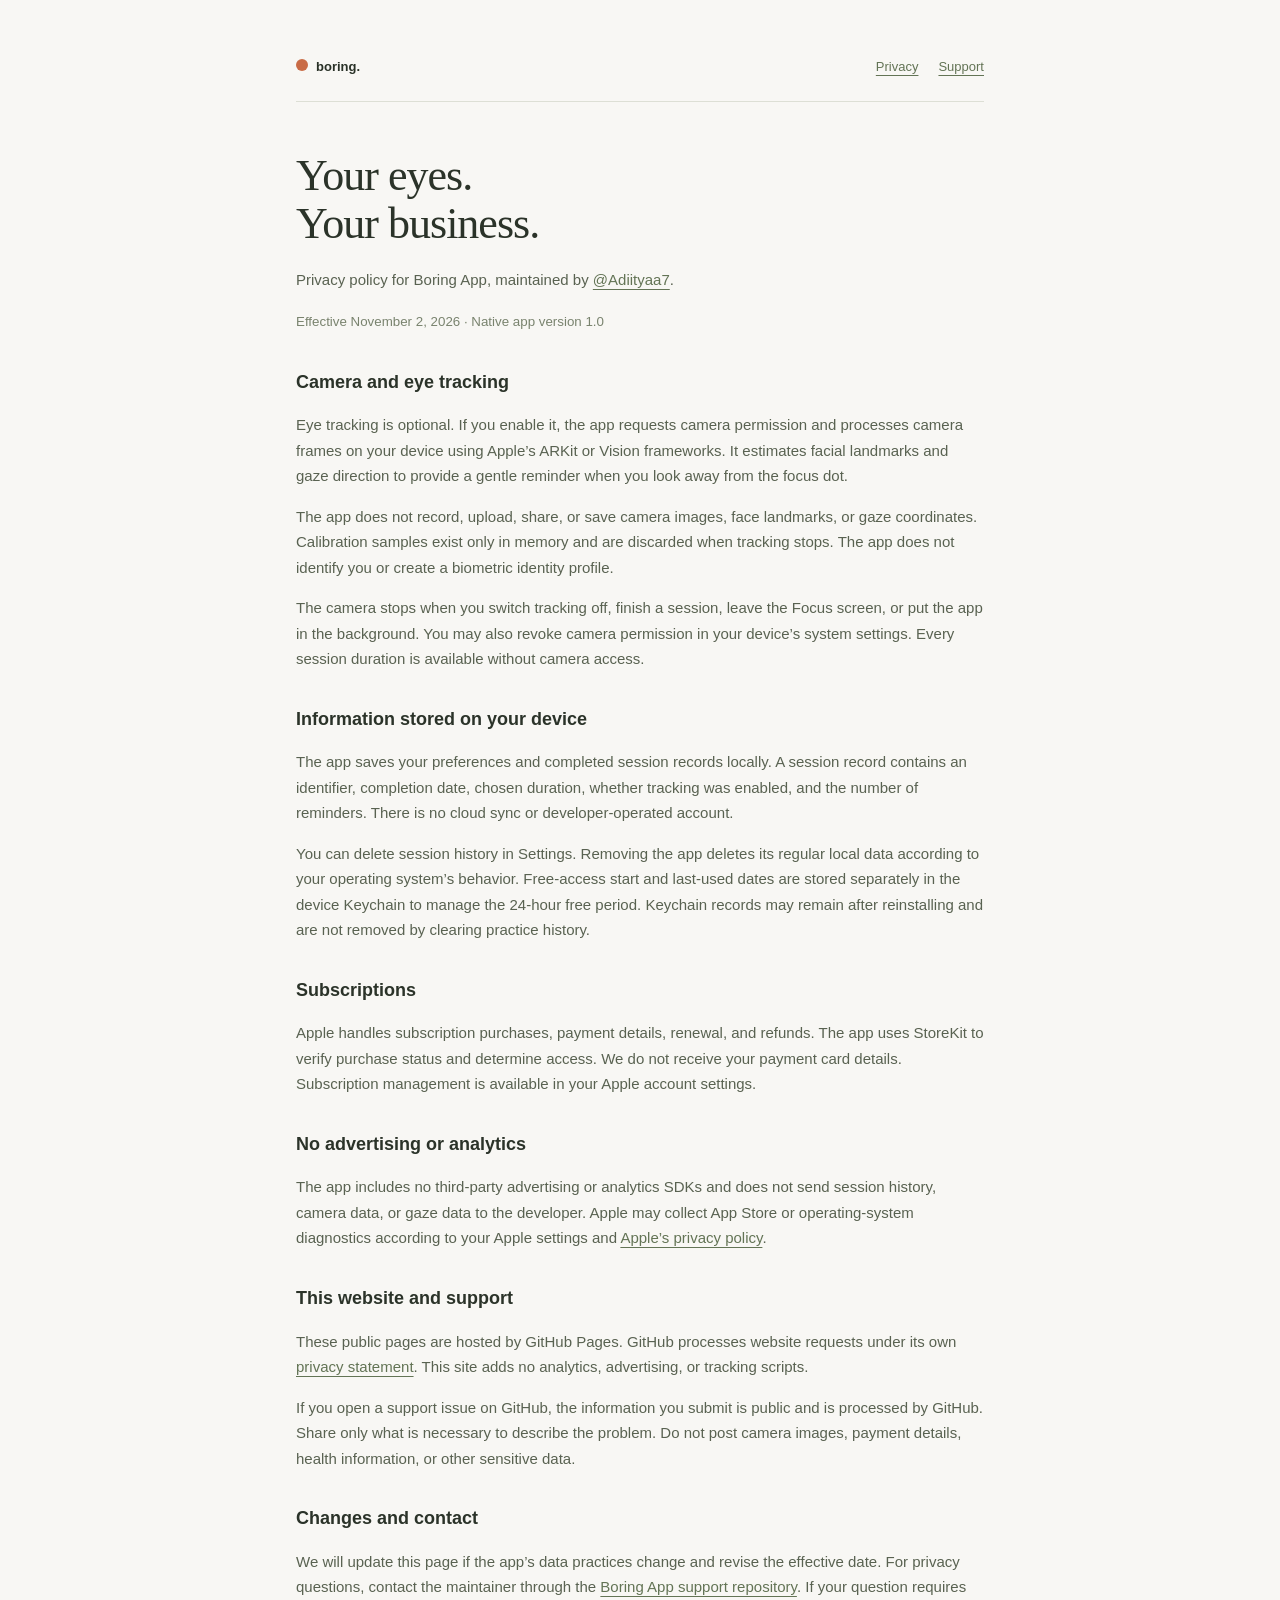
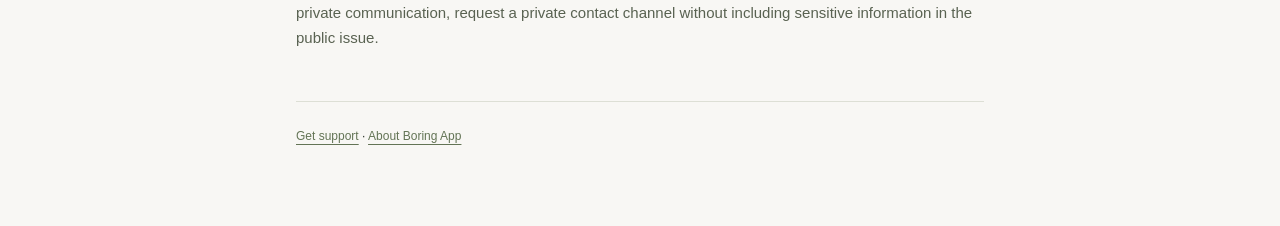
==== privacy.html @ aae0244c "Add Boring App privacy.html" ====
<!doctype html><html lang="en"><head><meta charset="utf-8"><meta name="viewport" content="width=device-width,initial-scale=1"><title>Boring App — Privacy policy</title><link rel="stylesheet" href="style.css"></head><body><nav><a class="brand" href="index.html">boring.</a><a href="privacy.html" aria-current="page">Privacy</a><a href="support.html">Support</a></nav><h1>Your eyes.<br>Your business.</h1><p>Privacy policy for Boring App, maintained by <a href="https://github.com/Adiityaa7">@Adiityaa7</a>.</p><small>Effective November 2, 2026 · Native app version 1.0</small><h2>Camera and eye tracking</h2><p>Eye tracking is optional. If you enable it, the app requests camera permission and processes camera frames on your device using Apple’s ARKit or Vision frameworks. It estimates facial landmarks and gaze direction to provide a gentle reminder when you look away from the focus dot.</p><p>The app does not record, upload, share, or save camera images, face landmarks, or gaze coordinates. Calibration samples exist only in memory and are discarded when tracking stops. The app does not identify you or create a biometric identity profile.</p><p>The camera stops when you switch tracking off, finish a session, leave the Focus screen, or put the app in the background. You may also revoke camera permission in your device’s system settings. Every session duration is available without camera access.</p><h2>Information stored on your device</h2><p>The app saves your preferences and completed session records locally. A session record contains an identifier, completion date, chosen duration, whether tracking was enabled, and the number of reminders. There is no cloud sync or developer-operated account.</p><p>You can delete session history in Settings. Removing the app deletes its regular local data according to your operating system’s behavior. Free-access start and last-used dates are stored separately in the device Keychain to manage the 24-hour free period. Keychain records may remain after reinstalling and are not removed by clearing practice history.</p><h2>Subscriptions</h2><p>Apple handles subscription purchases, payment details, renewal, and refunds. The app uses StoreKit to verify purchase status and determine access. We do not receive your payment card details. Subscription management is available in your Apple account settings.</p><h2>No advertising or analytics</h2><p>The app includes no third-party advertising or analytics SDKs and does not send session history, camera data, or gaze data to the developer. Apple may collect App Store or operating-system diagnostics according to your Apple settings and <a href="https://www.apple.com/legal/privacy/">Apple’s privacy policy</a>.</p><h2>This website and support</h2><p>These public pages are hosted by GitHub Pages. GitHub processes website requests under its own <a href="https://docs.github.com/en/site-policy/privacy-policies/github-general-privacy-statement">privacy statement</a>. This site adds no analytics, advertising, or tracking scripts.</p><p>If you open a support issue on GitHub, the information you submit is public and is processed by GitHub. Share only what is necessary to describe the problem. Do not post camera images, payment details, health information, or other sensitive data.</p><h2>Changes and contact</h2><p>We will update this page if the app’s data practices change and revise the effective date. For privacy questions, contact the maintainer through the <a href="https://github.com/Adiityaa7/boring-app-support/issues/new">Boring App support repository</a>. If your question requires private communication, request a private contact channel without including sensitive information in the public issue.</p><footer><a href="support.html">Get support</a> · <a href="index.html">About Boring App</a></footer></body></html>
---- style.css ----
:root{font-family:-apple-system,BlinkMacSystemFont,"Segoe UI",sans-serif;color:#2b3329;background:#f8f7f4;line-height:1.7}*{box-sizing:border-box}body{max-width:740px;margin:0 auto;padding:56px 26px 80px}a{color:#637455;text-underline-offset:4px}nav{display:flex;gap:20px;font-size:13px;border-bottom:1px solid #dddfd5;padding-bottom:23px;margin-bottom:50px}.brand{margin-right:auto;color:#293127;text-decoration:none;font-weight:650}.brand:before{content:"";display:inline-block;width:12px;height:12px;background:#c96b46;border-radius:50%;margin-right:8px}h1{font-family:Georgia,serif;font-weight:400;font-size:44px;line-height:1.1;letter-spacing:-1px;margin:0 0 18px}h2{font-size:18px;margin:32px 0 10px}p,li{font-size:15px;color:#596251}small{color:#79836e}footer{border-top:1px solid #dddfd5;margin-top:50px;padding-top:24px;font-size:12px}.dot{width:78px;height:78px;border-radius:50%;background:#c96b46;margin:35px 0}.note{padding:18px 22px;border:1px solid #dcdfd1;border-radius:12px;background:#fff}button{font:inherit} @media(max-width:480px){body{padding-top:30px}nav{gap:12px}h1{font-size:36px}}
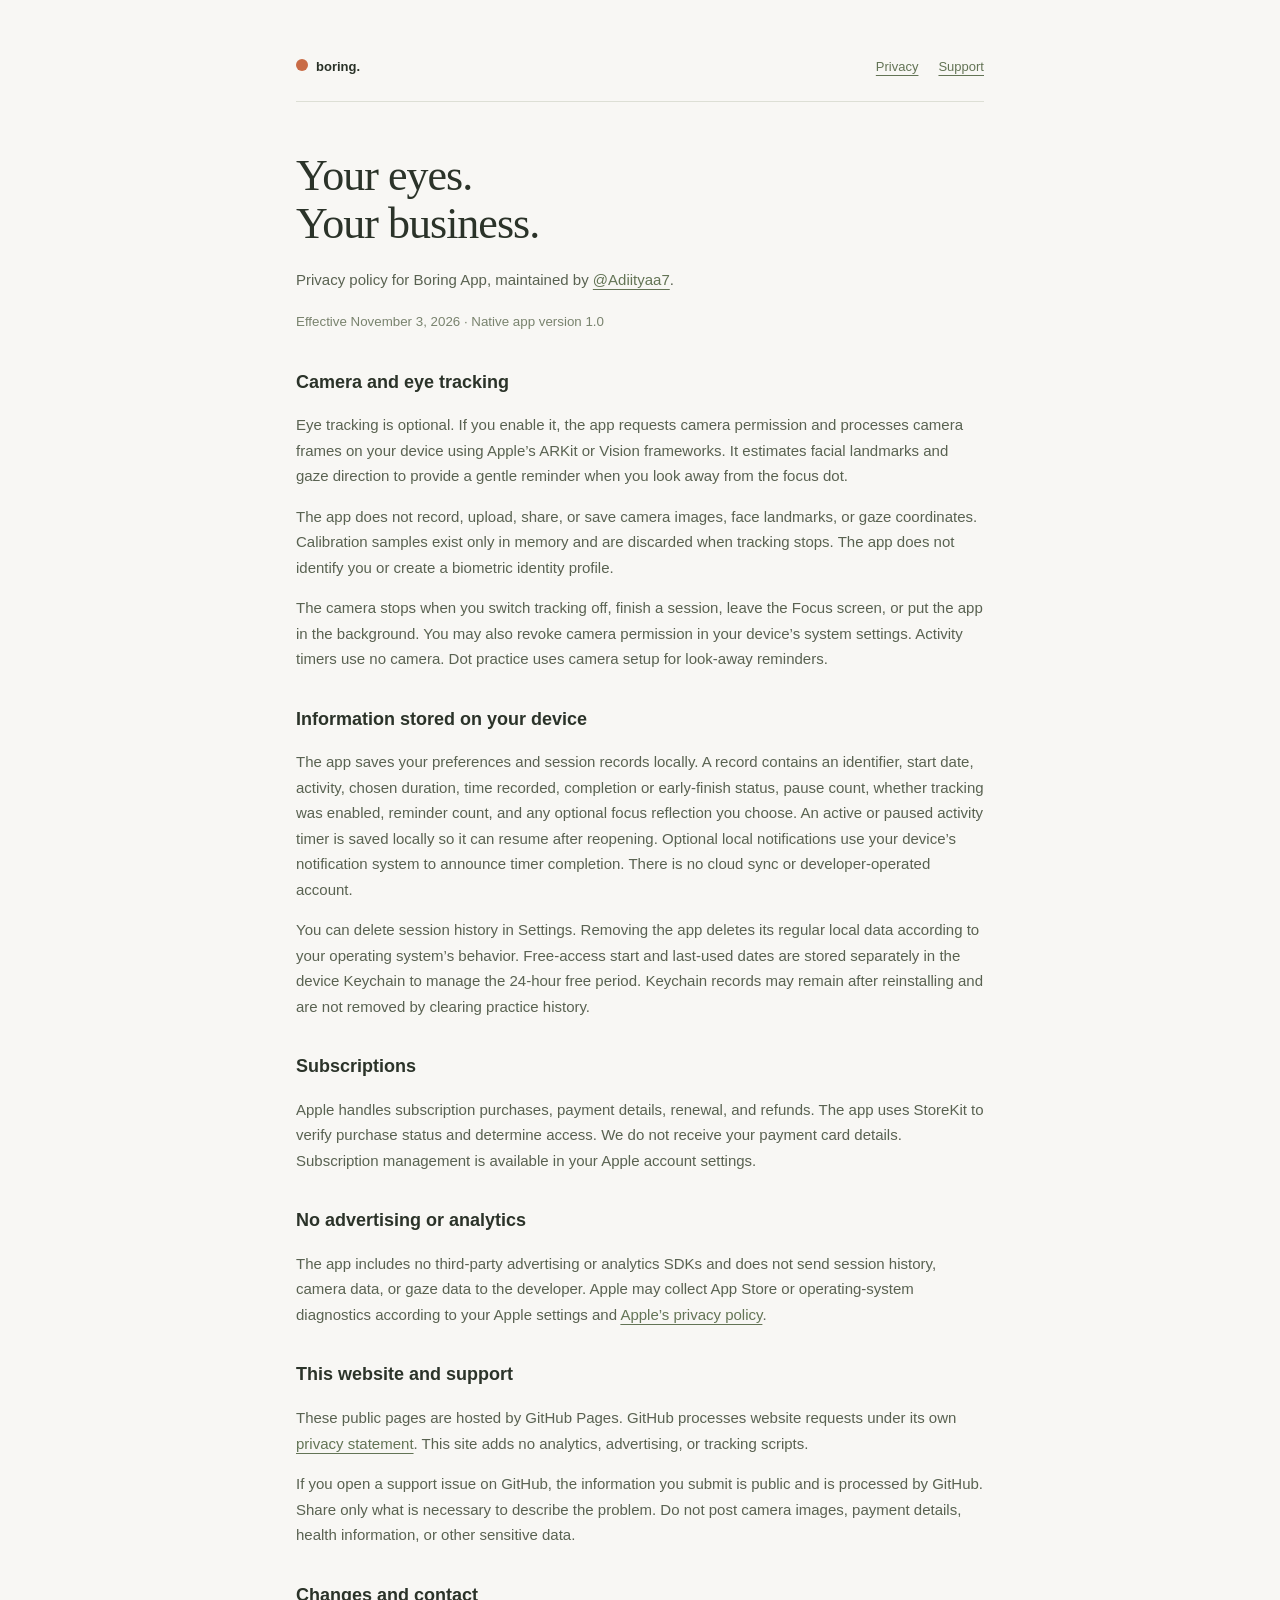
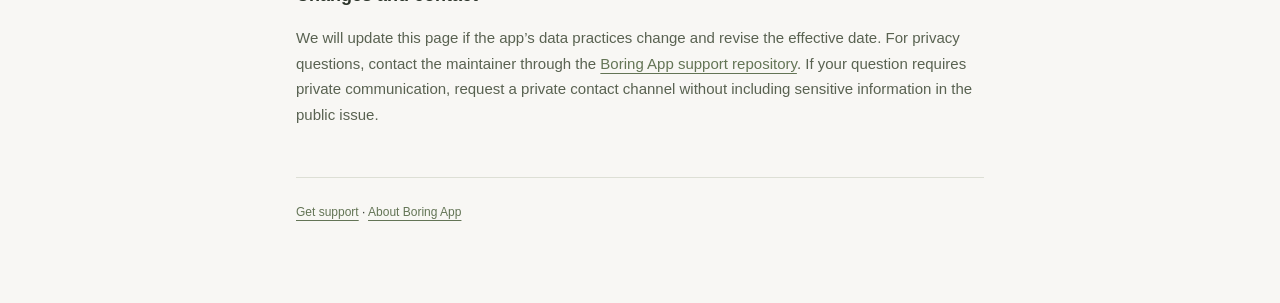
==== commit 6df0e3a4: "Describe local activity timers and optional focus reflections" ====
--- a/privacy.html
+++ b/privacy.html
@@ -1 +1 @@
-<!doctype html><html lang="en"><head><meta charset="utf-8"><meta name="viewport" content="width=device-width,initial-scale=1"><title>Boring App — Privacy policy</title><link rel="stylesheet" href="style.css"></head><body><nav><a class="brand" href="index.html">boring.</a><a href="privacy.html" aria-current="page">Privacy</a><a href="support.html">Support</a></nav><h1>Your eyes.<br>Your business.</h1><p>Privacy policy for Boring App, maintained by <a href="https://github.com/Adiityaa7">@Adiityaa7</a>.</p><small>Effective November 2, 2026 · Native app version 1.0</small><h2>Camera and eye tracking</h2><p>Eye tracking is optional. If you enable it, the app requests camera permission and processes camera frames on your device using Apple’s ARKit or Vision frameworks. It estimates facial landmarks and gaze direction to provide a gentle reminder when you look away from the focus dot.</p><p>The app does not record, upload, share, or save camera images, face landmarks, or gaze coordinates. Calibration samples exist only in memory and are discarded when tracking stops. The app does not identify you or create a biometric identity profile.</p><p>The camera stops when you switch tracking off, finish a session, leave the Focus screen, or put the app in the background. You may also revoke camera permission in your device’s system settings. Every session duration is available without camera access.</p><h2>Information stored on your device</h2><p>The app saves your preferences and completed session records locally. A session record contains an identifier, completion date, chosen duration, whether tracking was enabled, and the number of reminders. There is no cloud sync or developer-operated account.</p><p>You can delete session history in Settings. Removing the app deletes its regular local data according to your operating system’s behavior. Free-access start and last-used dates are stored separately in the device Keychain to manage the 24-hour free period. Keychain records may remain after reinstalling and are not removed by clearing practice history.</p><h2>Subscriptions</h2><p>Apple handles subscription purchases, payment details, renewal, and refunds. The app uses StoreKit to verify purchase status and determine access. We do not receive your payment card details. Subscription management is available in your Apple account settings.</p><h2>No advertising or analytics</h2><p>The app includes no third-party advertising or analytics SDKs and does not send session history, camera data, or gaze data to the developer. Apple may collect App Store or operating-system diagnostics according to your Apple settings and <a href="https://www.apple.com/legal/privacy/">Apple’s privacy policy</a>.</p><h2>This website and support</h2><p>These public pages are hosted by GitHub Pages. GitHub processes website requests under its own <a href="https://docs.github.com/en/site-policy/privacy-policies/github-general-privacy-statement">privacy statement</a>. This site adds no analytics, advertising, or tracking scripts.</p><p>If you open a support issue on GitHub, the information you submit is public and is processed by GitHub. Share only what is necessary to describe the problem. Do not post camera images, payment details, health information, or other sensitive data.</p><h2>Changes and contact</h2><p>We will update this page if the app’s data practices change and revise the effective date. For privacy questions, contact the maintainer through the <a href="https://github.com/Adiityaa7/boring-app-support/issues/new">Boring App support repository</a>. If your question requires private communication, request a private contact channel without including sensitive information in the public issue.</p><footer><a href="support.html">Get support</a> · <a href="index.html">About Boring App</a></footer></body></html>
+<!doctype html><html lang="en"><head><meta charset="utf-8"><meta name="viewport" content="width=device-width,initial-scale=1"><title>Boring App — Privacy policy</title><link rel="stylesheet" href="style.css"></head><body><nav><a class="brand" href="index.html">boring.</a><a href="privacy.html" aria-current="page">Privacy</a><a href="support.html">Support</a></nav><h1>Your eyes.<br>Your business.</h1><p>Privacy policy for Boring App, maintained by <a href="https://github.com/Adiityaa7">@Adiityaa7</a>.</p><small>Effective November 3, 2026 · Native app version 1.0</small><h2>Camera and eye tracking</h2><p>Eye tracking is optional. If you enable it, the app requests camera permission and processes camera frames on your device using Apple’s ARKit or Vision frameworks. It estimates facial landmarks and gaze direction to provide a gentle reminder when you look away from the focus dot.</p><p>The app does not record, upload, share, or save camera images, face landmarks, or gaze coordinates. Calibration samples exist only in memory and are discarded when tracking stops. The app does not identify you or create a biometric identity profile.</p><p>The camera stops when you switch tracking off, finish a session, leave the Focus screen, or put the app in the background. You may also revoke camera permission in your device’s system settings. Activity timers use no camera. Dot practice uses camera setup for look-away reminders.</p><h2>Information stored on your device</h2><p>The app saves your preferences and session records locally. A record contains an identifier, start date, activity, chosen duration, time recorded, completion or early-finish status, pause count, whether tracking was enabled, reminder count, and any optional focus reflection you choose. An active or paused activity timer is saved locally so it can resume after reopening. Optional local notifications use your device’s notification system to announce timer completion. There is no cloud sync or developer-operated account.</p><p>You can delete session history in Settings. Removing the app deletes its regular local data according to your operating system’s behavior. Free-access start and last-used dates are stored separately in the device Keychain to manage the 24-hour free period. Keychain records may remain after reinstalling and are not removed by clearing practice history.</p><h2>Subscriptions</h2><p>Apple handles subscription purchases, payment details, renewal, and refunds. The app uses StoreKit to verify purchase status and determine access. We do not receive your payment card details. Subscription management is available in your Apple account settings.</p><h2>No advertising or analytics</h2><p>The app includes no third-party advertising or analytics SDKs and does not send session history, camera data, or gaze data to the developer. Apple may collect App Store or operating-system diagnostics according to your Apple settings and <a href="https://www.apple.com/legal/privacy/">Apple’s privacy policy</a>.</p><h2>This website and support</h2><p>These public pages are hosted by GitHub Pages. GitHub processes website requests under its own <a href="https://docs.github.com/en/site-policy/privacy-policies/github-general-privacy-statement">privacy statement</a>. This site adds no analytics, advertising, or tracking scripts.</p><p>If you open a support issue on GitHub, the information you submit is public and is processed by GitHub. Share only what is necessary to describe the problem. Do not post camera images, payment details, health information, or other sensitive data.</p><h2>Changes and contact</h2><p>We will update this page if the app’s data practices change and revise the effective date. For privacy questions, contact the maintainer through the <a href="https://github.com/Adiityaa7/boring-app-support/issues/new">Boring App support repository</a>. If your question requires private communication, request a private contact channel without including sensitive information in the public issue.</p><footer><a href="support.html">Get support</a> · <a href="index.html">About Boring App</a></footer></body></html>
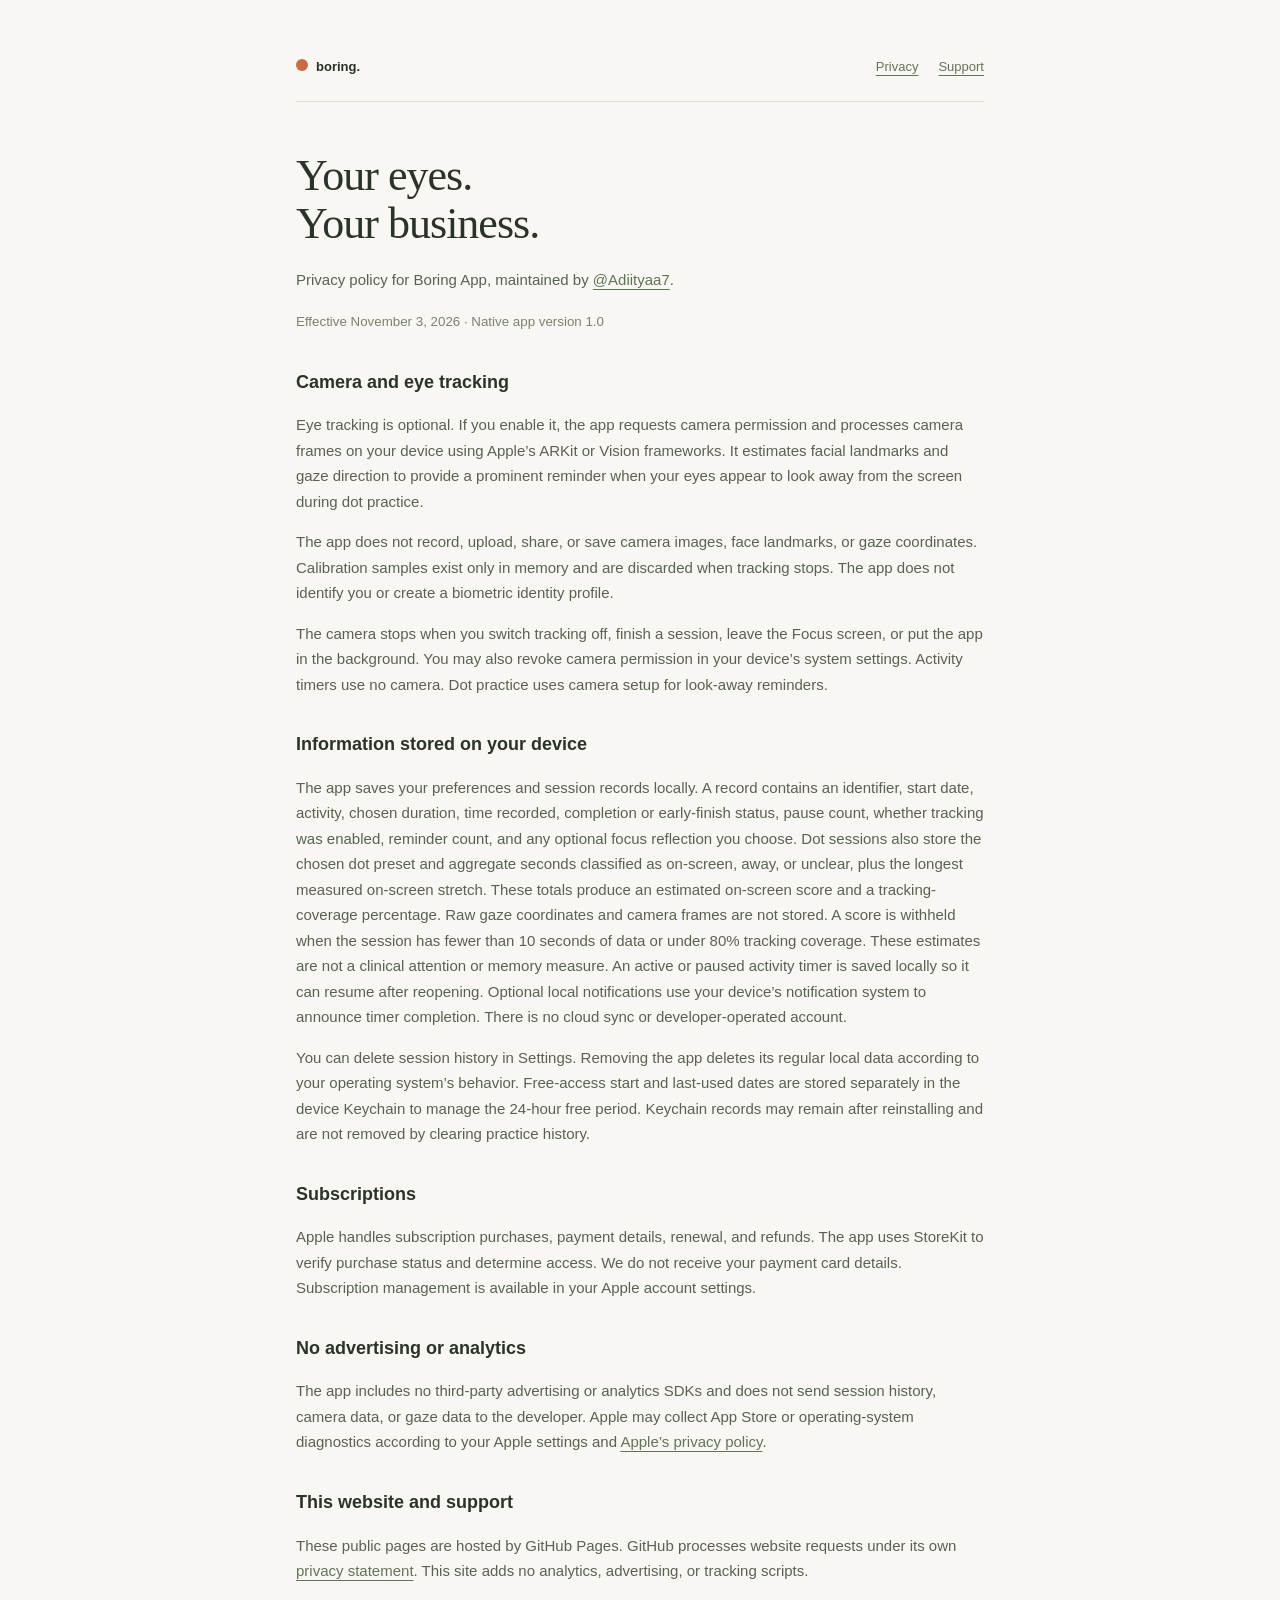
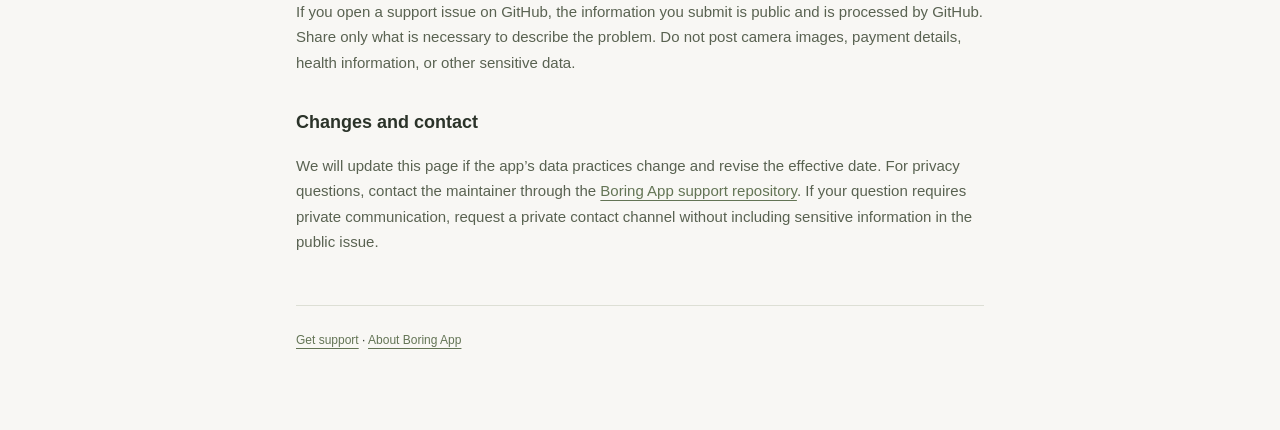
==== commit dea9b2ab: "Describe build 7 dot presets, local score summaries and release hold" ====
--- a/privacy.html
+++ b/privacy.html
@@ -1 +1 @@
-<!doctype html><html lang="en"><head><meta charset="utf-8"><meta name="viewport" content="width=device-width,initial-scale=1"><title>Boring App — Privacy policy</title><link rel="stylesheet" href="style.css"></head><body><nav><a class="brand" href="index.html">boring.</a><a href="privacy.html" aria-current="page">Privacy</a><a href="support.html">Support</a></nav><h1>Your eyes.<br>Your business.</h1><p>Privacy policy for Boring App, maintained by <a href="https://github.com/Adiityaa7">@Adiityaa7</a>.</p><small>Effective November 3, 2026 · Native app version 1.0</small><h2>Camera and eye tracking</h2><p>Eye tracking is optional. If you enable it, the app requests camera permission and processes camera frames on your device using Apple’s ARKit or Vision frameworks. It estimates facial landmarks and gaze direction to provide a gentle reminder when you look away from the focus dot.</p><p>The app does not record, upload, share, or save camera images, face landmarks, or gaze coordinates. Calibration samples exist only in memory and are discarded when tracking stops. The app does not identify you or create a biometric identity profile.</p><p>The camera stops when you switch tracking off, finish a session, leave the Focus screen, or put the app in the background. You may also revoke camera permission in your device’s system settings. Activity timers use no camera. Dot practice uses camera setup for look-away reminders.</p><h2>Information stored on your device</h2><p>The app saves your preferences and session records locally. A record contains an identifier, start date, activity, chosen duration, time recorded, completion or early-finish status, pause count, whether tracking was enabled, reminder count, and any optional focus reflection you choose. An active or paused activity timer is saved locally so it can resume after reopening. Optional local notifications use your device’s notification system to announce timer completion. There is no cloud sync or developer-operated account.</p><p>You can delete session history in Settings. Removing the app deletes its regular local data according to your operating system’s behavior. Free-access start and last-used dates are stored separately in the device Keychain to manage the 24-hour free period. Keychain records may remain after reinstalling and are not removed by clearing practice history.</p><h2>Subscriptions</h2><p>Apple handles subscription purchases, payment details, renewal, and refunds. The app uses StoreKit to verify purchase status and determine access. We do not receive your payment card details. Subscription management is available in your Apple account settings.</p><h2>No advertising or analytics</h2><p>The app includes no third-party advertising or analytics SDKs and does not send session history, camera data, or gaze data to the developer. Apple may collect App Store or operating-system diagnostics according to your Apple settings and <a href="https://www.apple.com/legal/privacy/">Apple’s privacy policy</a>.</p><h2>This website and support</h2><p>These public pages are hosted by GitHub Pages. GitHub processes website requests under its own <a href="https://docs.github.com/en/site-policy/privacy-policies/github-general-privacy-statement">privacy statement</a>. This site adds no analytics, advertising, or tracking scripts.</p><p>If you open a support issue on GitHub, the information you submit is public and is processed by GitHub. Share only what is necessary to describe the problem. Do not post camera images, payment details, health information, or other sensitive data.</p><h2>Changes and contact</h2><p>We will update this page if the app’s data practices change and revise the effective date. For privacy questions, contact the maintainer through the <a href="https://github.com/Adiityaa7/boring-app-support/issues/new">Boring App support repository</a>. If your question requires private communication, request a private contact channel without including sensitive information in the public issue.</p><footer><a href="support.html">Get support</a> · <a href="index.html">About Boring App</a></footer></body></html>
+<!doctype html><html lang="en"><head><meta charset="utf-8"><meta name="viewport" content="width=device-width,initial-scale=1"><title>Boring App — Privacy policy</title><link rel="stylesheet" href="style.css"></head><body><nav><a class="brand" href="index.html">boring.</a><a href="privacy.html" aria-current="page">Privacy</a><a href="support.html">Support</a></nav><h1>Your eyes.<br>Your business.</h1><p>Privacy policy for Boring App, maintained by <a href="https://github.com/Adiityaa7">@Adiityaa7</a>.</p><small>Effective November 3, 2026 · Native app version 1.0</small><h2>Camera and eye tracking</h2><p>Eye tracking is optional. If you enable it, the app requests camera permission and processes camera frames on your device using Apple’s ARKit or Vision frameworks. It estimates facial landmarks and gaze direction to provide a prominent reminder when your eyes appear to look away from the screen during dot practice.</p><p>The app does not record, upload, share, or save camera images, face landmarks, or gaze coordinates. Calibration samples exist only in memory and are discarded when tracking stops. The app does not identify you or create a biometric identity profile.</p><p>The camera stops when you switch tracking off, finish a session, leave the Focus screen, or put the app in the background. You may also revoke camera permission in your device’s system settings. Activity timers use no camera. Dot practice uses camera setup for look-away reminders.</p><h2>Information stored on your device</h2><p>The app saves your preferences and session records locally. A record contains an identifier, start date, activity, chosen duration, time recorded, completion or early-finish status, pause count, whether tracking was enabled, reminder count, and any optional focus reflection you choose. Dot sessions also store the chosen dot preset and aggregate seconds classified as on-screen, away, or unclear, plus the longest measured on-screen stretch. These totals produce an estimated on-screen score and a tracking-coverage percentage. Raw gaze coordinates and camera frames are not stored. A score is withheld when the session has fewer than 10 seconds of data or under 80% tracking coverage. These estimates are not a clinical attention or memory measure. An active or paused activity timer is saved locally so it can resume after reopening. Optional local notifications use your device’s notification system to announce timer completion. There is no cloud sync or developer-operated account.</p><p>You can delete session history in Settings. Removing the app deletes its regular local data according to your operating system’s behavior. Free-access start and last-used dates are stored separately in the device Keychain to manage the 24-hour free period. Keychain records may remain after reinstalling and are not removed by clearing practice history.</p><h2>Subscriptions</h2><p>Apple handles subscription purchases, payment details, renewal, and refunds. The app uses StoreKit to verify purchase status and determine access. We do not receive your payment card details. Subscription management is available in your Apple account settings.</p><h2>No advertising or analytics</h2><p>The app includes no third-party advertising or analytics SDKs and does not send session history, camera data, or gaze data to the developer. Apple may collect App Store or operating-system diagnostics according to your Apple settings and <a href="https://www.apple.com/legal/privacy/">Apple’s privacy policy</a>.</p><h2>This website and support</h2><p>These public pages are hosted by GitHub Pages. GitHub processes website requests under its own <a href="https://docs.github.com/en/site-policy/privacy-policies/github-general-privacy-statement">privacy statement</a>. This site adds no analytics, advertising, or tracking scripts.</p><p>If you open a support issue on GitHub, the information you submit is public and is processed by GitHub. Share only what is necessary to describe the problem. Do not post camera images, payment details, health information, or other sensitive data.</p><h2>Changes and contact</h2><p>We will update this page if the app’s data practices change and revise the effective date. For privacy questions, contact the maintainer through the <a href="https://github.com/Adiityaa7/boring-app-support/issues/new">Boring App support repository</a>. If your question requires private communication, request a private contact channel without including sensitive information in the public issue.</p><footer><a href="support.html">Get support</a> · <a href="index.html">About Boring App</a></footer></body></html>
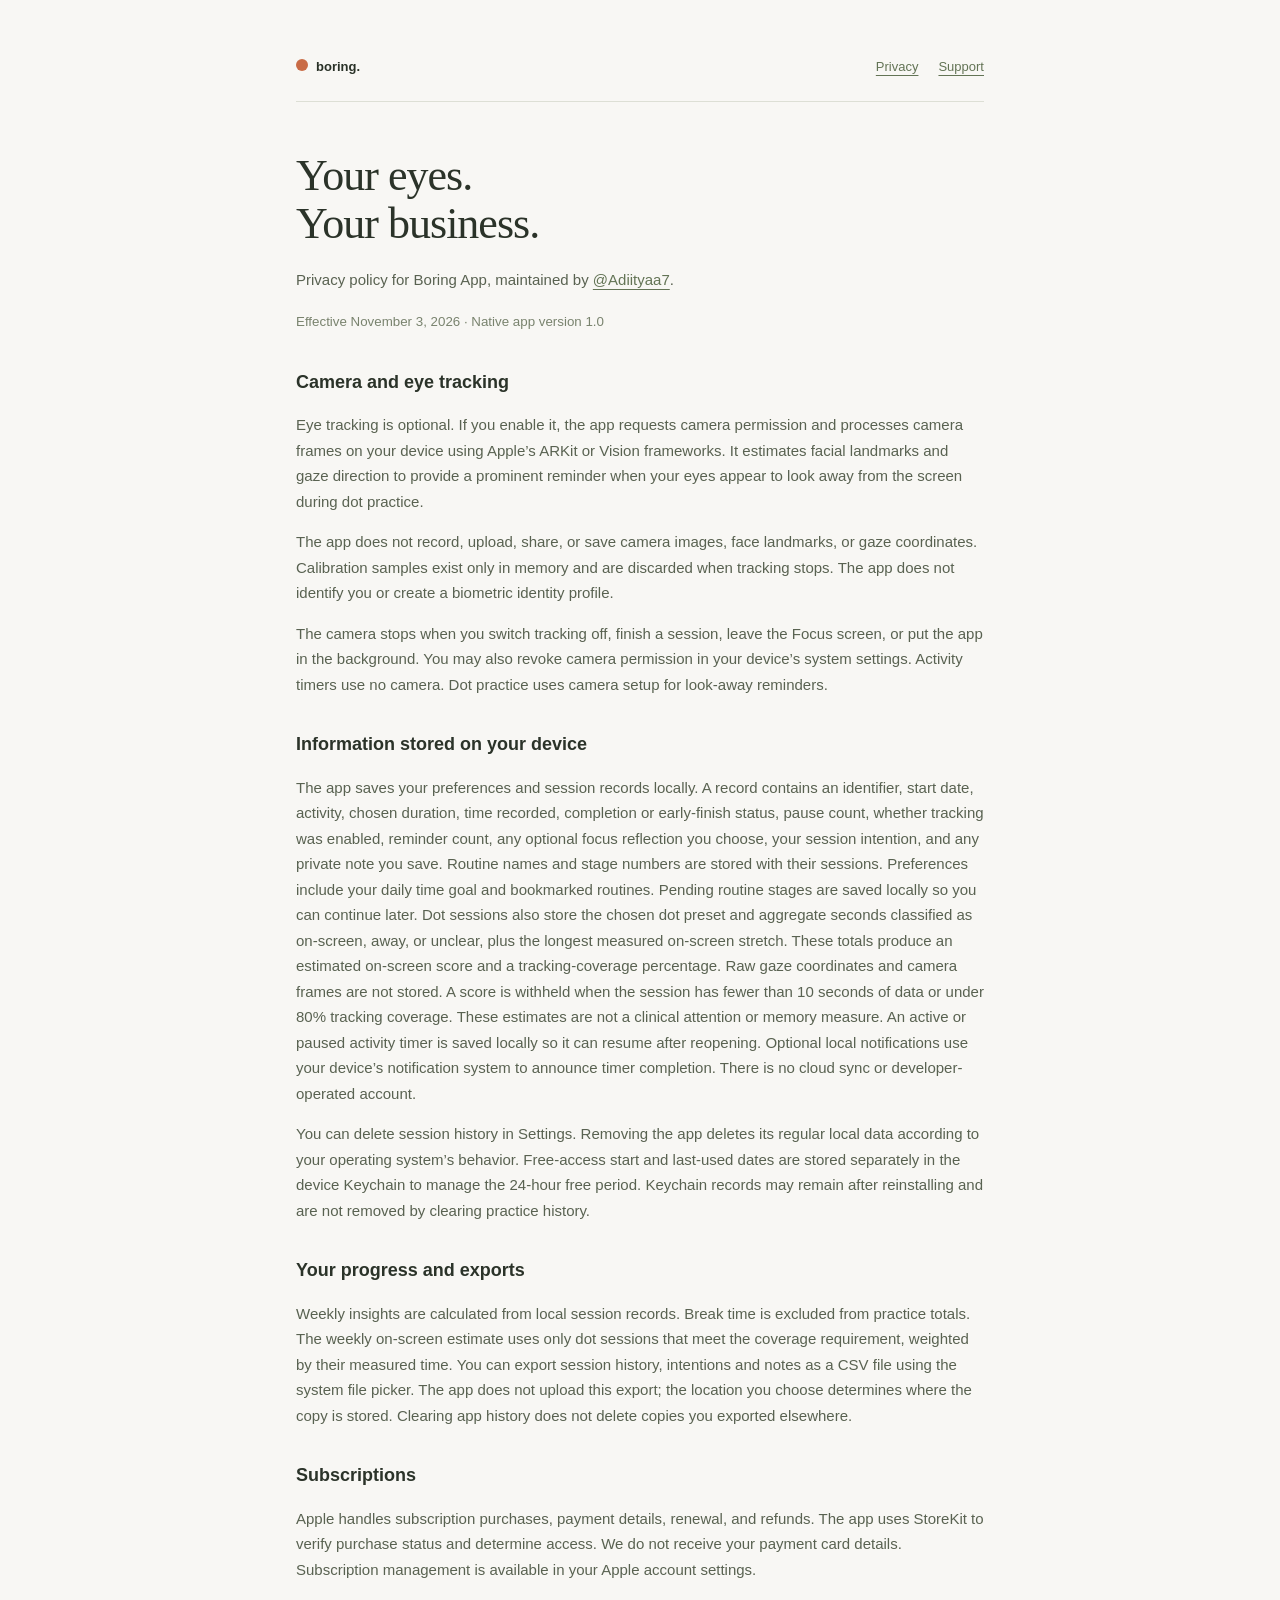
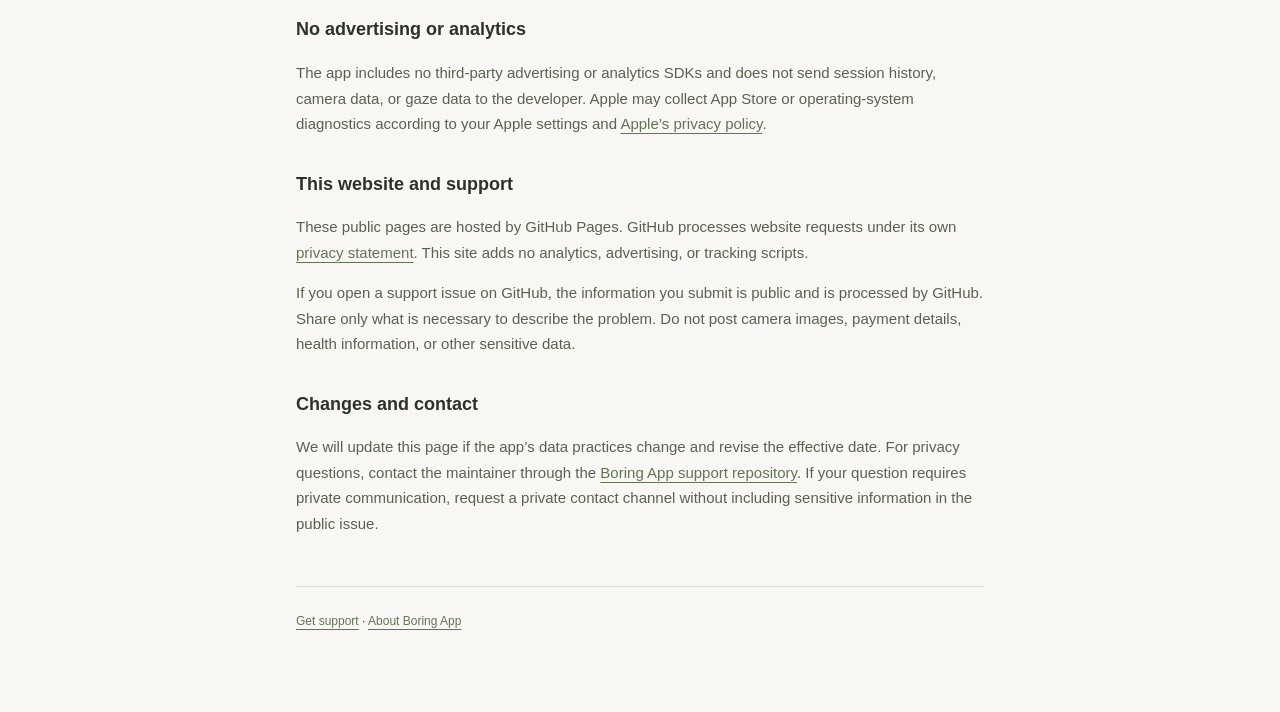
==== commit dd1e9cf6: "Document local build 9 routines, private notes, progress and export" ====
--- a/privacy.html
+++ b/privacy.html
@@ -1 +1 @@
-<!doctype html><html lang="en"><head><meta charset="utf-8"><meta name="viewport" content="width=device-width,initial-scale=1"><title>Boring App — Privacy policy</title><link rel="stylesheet" href="style.css"></head><body><nav><a class="brand" href="index.html">boring.</a><a href="privacy.html" aria-current="page">Privacy</a><a href="support.html">Support</a></nav><h1>Your eyes.<br>Your business.</h1><p>Privacy policy for Boring App, maintained by <a href="https://github.com/Adiityaa7">@Adiityaa7</a>.</p><small>Effective November 3, 2026 · Native app version 1.0</small><h2>Camera and eye tracking</h2><p>Eye tracking is optional. If you enable it, the app requests camera permission and processes camera frames on your device using Apple’s ARKit or Vision frameworks. It estimates facial landmarks and gaze direction to provide a prominent reminder when your eyes appear to look away from the screen during dot practice.</p><p>The app does not record, upload, share, or save camera images, face landmarks, or gaze coordinates. Calibration samples exist only in memory and are discarded when tracking stops. The app does not identify you or create a biometric identity profile.</p><p>The camera stops when you switch tracking off, finish a session, leave the Focus screen, or put the app in the background. You may also revoke camera permission in your device’s system settings. Activity timers use no camera. Dot practice uses camera setup for look-away reminders.</p><h2>Information stored on your device</h2><p>The app saves your preferences and session records locally. A record contains an identifier, start date, activity, chosen duration, time recorded, completion or early-finish status, pause count, whether tracking was enabled, reminder count, and any optional focus reflection you choose. Dot sessions also store the chosen dot preset and aggregate seconds classified as on-screen, away, or unclear, plus the longest measured on-screen stretch. These totals produce an estimated on-screen score and a tracking-coverage percentage. Raw gaze coordinates and camera frames are not stored. A score is withheld when the session has fewer than 10 seconds of data or under 80% tracking coverage. These estimates are not a clinical attention or memory measure. An active or paused activity timer is saved locally so it can resume after reopening. Optional local notifications use your device’s notification system to announce timer completion. There is no cloud sync or developer-operated account.</p><p>You can delete session history in Settings. Removing the app deletes its regular local data according to your operating system’s behavior. Free-access start and last-used dates are stored separately in the device Keychain to manage the 24-hour free period. Keychain records may remain after reinstalling and are not removed by clearing practice history.</p><h2>Subscriptions</h2><p>Apple handles subscription purchases, payment details, renewal, and refunds. The app uses StoreKit to verify purchase status and determine access. We do not receive your payment card details. Subscription management is available in your Apple account settings.</p><h2>No advertising or analytics</h2><p>The app includes no third-party advertising or analytics SDKs and does not send session history, camera data, or gaze data to the developer. Apple may collect App Store or operating-system diagnostics according to your Apple settings and <a href="https://www.apple.com/legal/privacy/">Apple’s privacy policy</a>.</p><h2>This website and support</h2><p>These public pages are hosted by GitHub Pages. GitHub processes website requests under its own <a href="https://docs.github.com/en/site-policy/privacy-policies/github-general-privacy-statement">privacy statement</a>. This site adds no analytics, advertising, or tracking scripts.</p><p>If you open a support issue on GitHub, the information you submit is public and is processed by GitHub. Share only what is necessary to describe the problem. Do not post camera images, payment details, health information, or other sensitive data.</p><h2>Changes and contact</h2><p>We will update this page if the app’s data practices change and revise the effective date. For privacy questions, contact the maintainer through the <a href="https://github.com/Adiityaa7/boring-app-support/issues/new">Boring App support repository</a>. If your question requires private communication, request a private contact channel without including sensitive information in the public issue.</p><footer><a href="support.html">Get support</a> · <a href="index.html">About Boring App</a></footer></body></html>
+<!doctype html><html lang="en"><head><meta charset="utf-8"><meta name="viewport" content="width=device-width,initial-scale=1"><title>Boring App — Privacy policy</title><link rel="stylesheet" href="style.css"></head><body><nav><a class="brand" href="index.html">boring.</a><a href="privacy.html" aria-current="page">Privacy</a><a href="support.html">Support</a></nav><h1>Your eyes.<br>Your business.</h1><p>Privacy policy for Boring App, maintained by <a href="https://github.com/Adiityaa7">@Adiityaa7</a>.</p><small>Effective November 3, 2026 · Native app version 1.0</small><h2>Camera and eye tracking</h2><p>Eye tracking is optional. If you enable it, the app requests camera permission and processes camera frames on your device using Apple’s ARKit or Vision frameworks. It estimates facial landmarks and gaze direction to provide a prominent reminder when your eyes appear to look away from the screen during dot practice.</p><p>The app does not record, upload, share, or save camera images, face landmarks, or gaze coordinates. Calibration samples exist only in memory and are discarded when tracking stops. The app does not identify you or create a biometric identity profile.</p><p>The camera stops when you switch tracking off, finish a session, leave the Focus screen, or put the app in the background. You may also revoke camera permission in your device’s system settings. Activity timers use no camera. Dot practice uses camera setup for look-away reminders.</p><h2>Information stored on your device</h2><p>The app saves your preferences and session records locally. A record contains an identifier, start date, activity, chosen duration, time recorded, completion or early-finish status, pause count, whether tracking was enabled, reminder count, any optional focus reflection you choose, your session intention, and any private note you save. Routine names and stage numbers are stored with their sessions. Preferences include your daily time goal and bookmarked routines. Pending routine stages are saved locally so you can continue later. Dot sessions also store the chosen dot preset and aggregate seconds classified as on-screen, away, or unclear, plus the longest measured on-screen stretch. These totals produce an estimated on-screen score and a tracking-coverage percentage. Raw gaze coordinates and camera frames are not stored. A score is withheld when the session has fewer than 10 seconds of data or under 80% tracking coverage. These estimates are not a clinical attention or memory measure. An active or paused activity timer is saved locally so it can resume after reopening. Optional local notifications use your device’s notification system to announce timer completion. There is no cloud sync or developer-operated account.</p><p>You can delete session history in Settings. Removing the app deletes its regular local data according to your operating system’s behavior. Free-access start and last-used dates are stored separately in the device Keychain to manage the 24-hour free period. Keychain records may remain after reinstalling and are not removed by clearing practice history.</p><h2>Your progress and exports</h2><p>Weekly insights are calculated from local session records. Break time is excluded from practice totals. The weekly on-screen estimate uses only dot sessions that meet the coverage requirement, weighted by their measured time. You can export session history, intentions and notes as a CSV file using the system file picker. The app does not upload this export; the location you choose determines where the copy is stored. Clearing app history does not delete copies you exported elsewhere.</p><h2>Subscriptions</h2><p>Apple handles subscription purchases, payment details, renewal, and refunds. The app uses StoreKit to verify purchase status and determine access. We do not receive your payment card details. Subscription management is available in your Apple account settings.</p><h2>No advertising or analytics</h2><p>The app includes no third-party advertising or analytics SDKs and does not send session history, camera data, or gaze data to the developer. Apple may collect App Store or operating-system diagnostics according to your Apple settings and <a href="https://www.apple.com/legal/privacy/">Apple’s privacy policy</a>.</p><h2>This website and support</h2><p>These public pages are hosted by GitHub Pages. GitHub processes website requests under its own <a href="https://docs.github.com/en/site-policy/privacy-policies/github-general-privacy-statement">privacy statement</a>. This site adds no analytics, advertising, or tracking scripts.</p><p>If you open a support issue on GitHub, the information you submit is public and is processed by GitHub. Share only what is necessary to describe the problem. Do not post camera images, payment details, health information, or other sensitive data.</p><h2>Changes and contact</h2><p>We will update this page if the app’s data practices change and revise the effective date. For privacy questions, contact the maintainer through the <a href="https://github.com/Adiityaa7/boring-app-support/issues/new">Boring App support repository</a>. If your question requires private communication, request a private contact channel without including sensitive information in the public issue.</p><footer><a href="support.html">Get support</a> · <a href="index.html">About Boring App</a></footer></body></html>
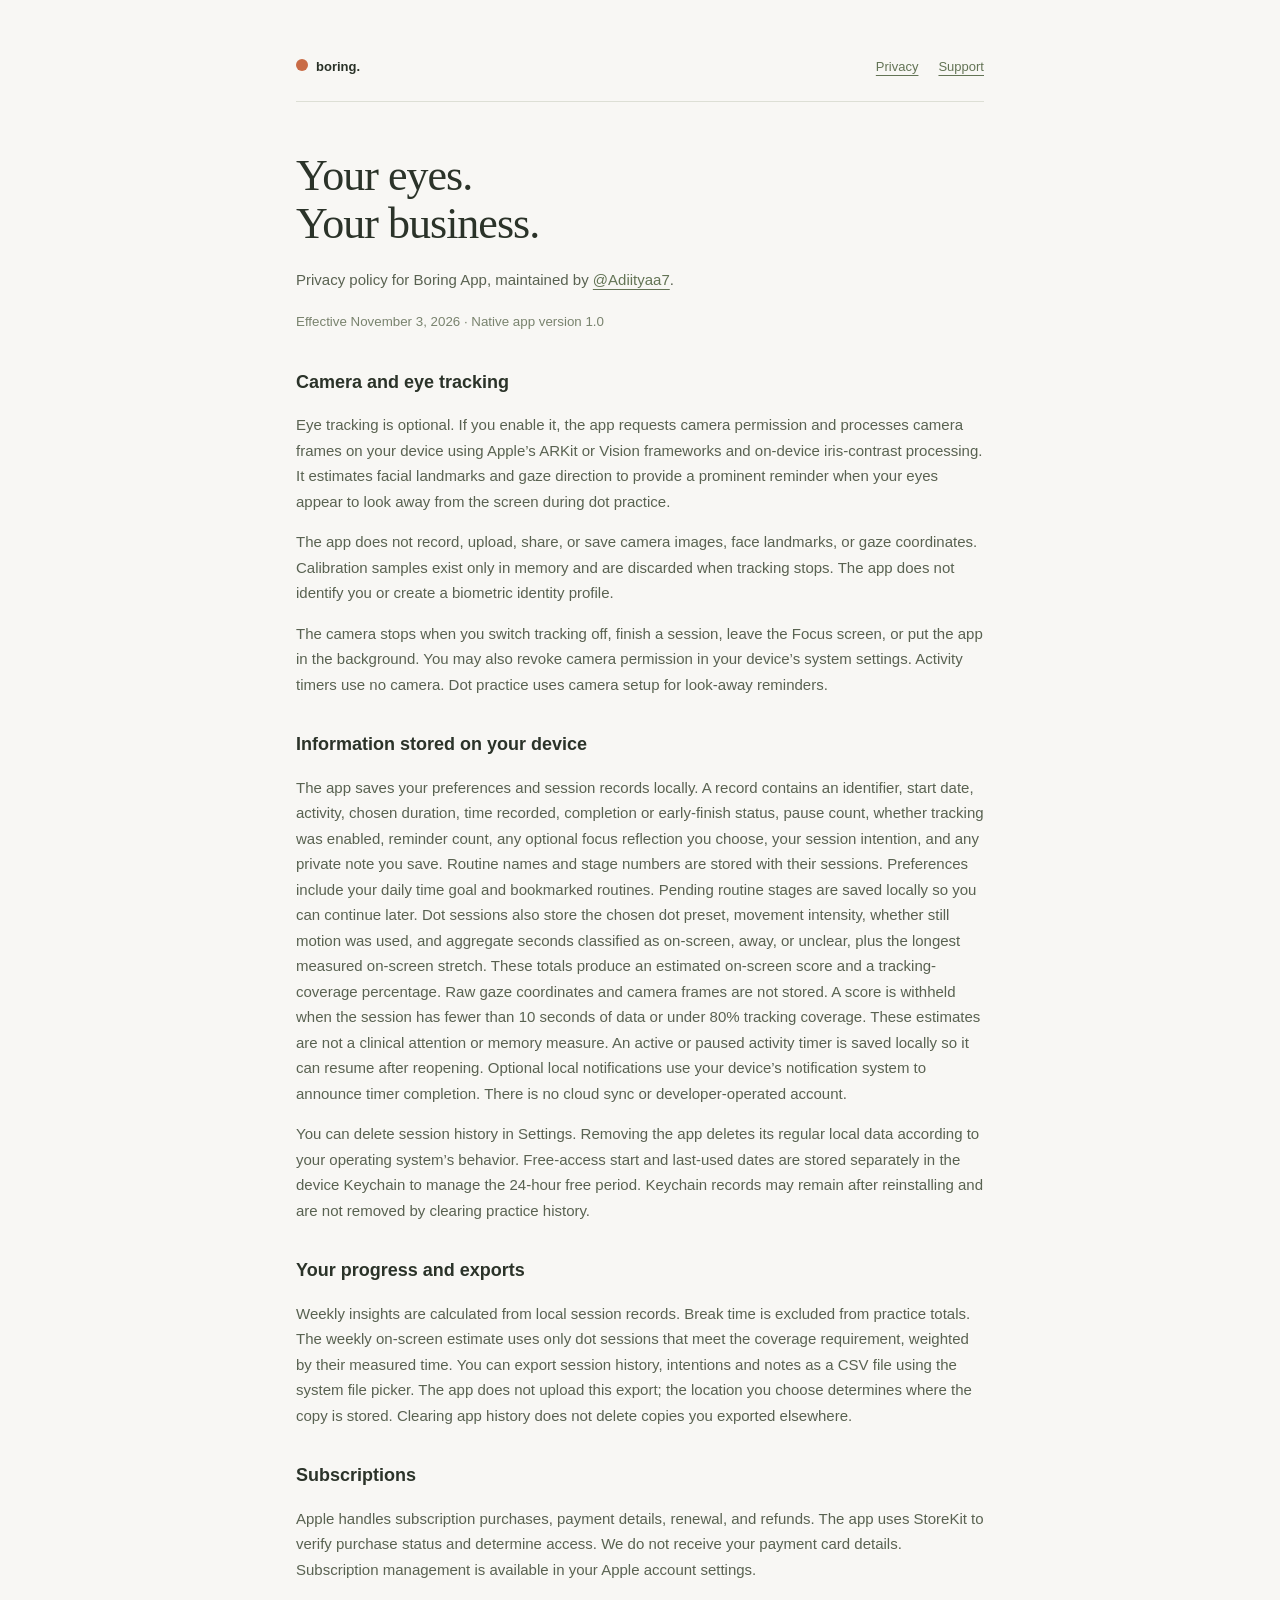
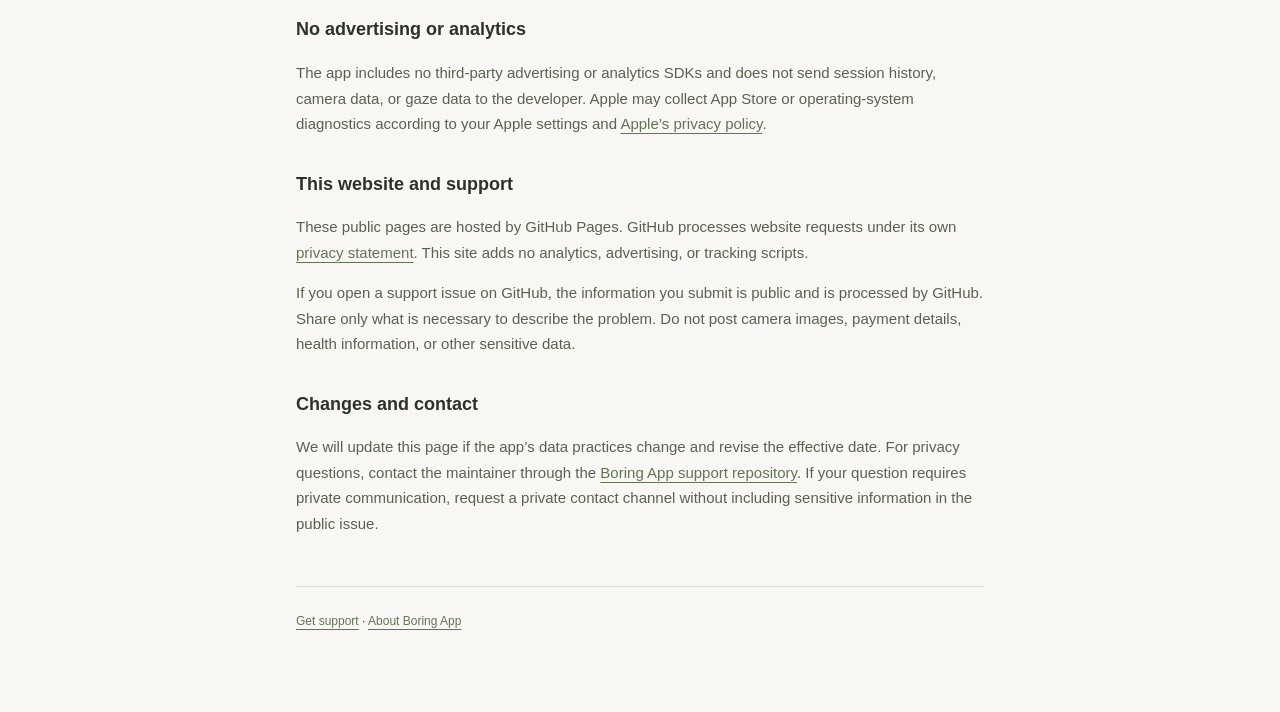
==== commit 84e4259d: "Describe local dot motion preferences and iris processing" ====
--- a/privacy.html
+++ b/privacy.html
@@ -1 +1 @@
-<!doctype html><html lang="en"><head><meta charset="utf-8"><meta name="viewport" content="width=device-width,initial-scale=1"><title>Boring App — Privacy policy</title><link rel="stylesheet" href="style.css"></head><body><nav><a class="brand" href="index.html">boring.</a><a href="privacy.html" aria-current="page">Privacy</a><a href="support.html">Support</a></nav><h1>Your eyes.<br>Your business.</h1><p>Privacy policy for Boring App, maintained by <a href="https://github.com/Adiityaa7">@Adiityaa7</a>.</p><small>Effective November 3, 2026 · Native app version 1.0</small><h2>Camera and eye tracking</h2><p>Eye tracking is optional. If you enable it, the app requests camera permission and processes camera frames on your device using Apple’s ARKit or Vision frameworks. It estimates facial landmarks and gaze direction to provide a prominent reminder when your eyes appear to look away from the screen during dot practice.</p><p>The app does not record, upload, share, or save camera images, face landmarks, or gaze coordinates. Calibration samples exist only in memory and are discarded when tracking stops. The app does not identify you or create a biometric identity profile.</p><p>The camera stops when you switch tracking off, finish a session, leave the Focus screen, or put the app in the background. You may also revoke camera permission in your device’s system settings. Activity timers use no camera. Dot practice uses camera setup for look-away reminders.</p><h2>Information stored on your device</h2><p>The app saves your preferences and session records locally. A record contains an identifier, start date, activity, chosen duration, time recorded, completion or early-finish status, pause count, whether tracking was enabled, reminder count, any optional focus reflection you choose, your session intention, and any private note you save. Routine names and stage numbers are stored with their sessions. Preferences include your daily time goal and bookmarked routines. Pending routine stages are saved locally so you can continue later. Dot sessions also store the chosen dot preset and aggregate seconds classified as on-screen, away, or unclear, plus the longest measured on-screen stretch. These totals produce an estimated on-screen score and a tracking-coverage percentage. Raw gaze coordinates and camera frames are not stored. A score is withheld when the session has fewer than 10 seconds of data or under 80% tracking coverage. These estimates are not a clinical attention or memory measure. An active or paused activity timer is saved locally so it can resume after reopening. Optional local notifications use your device’s notification system to announce timer completion. There is no cloud sync or developer-operated account.</p><p>You can delete session history in Settings. Removing the app deletes its regular local data according to your operating system’s behavior. Free-access start and last-used dates are stored separately in the device Keychain to manage the 24-hour free period. Keychain records may remain after reinstalling and are not removed by clearing practice history.</p><h2>Your progress and exports</h2><p>Weekly insights are calculated from local session records. Break time is excluded from practice totals. The weekly on-screen estimate uses only dot sessions that meet the coverage requirement, weighted by their measured time. You can export session history, intentions and notes as a CSV file using the system file picker. The app does not upload this export; the location you choose determines where the copy is stored. Clearing app history does not delete copies you exported elsewhere.</p><h2>Subscriptions</h2><p>Apple handles subscription purchases, payment details, renewal, and refunds. The app uses StoreKit to verify purchase status and determine access. We do not receive your payment card details. Subscription management is available in your Apple account settings.</p><h2>No advertising or analytics</h2><p>The app includes no third-party advertising or analytics SDKs and does not send session history, camera data, or gaze data to the developer. Apple may collect App Store or operating-system diagnostics according to your Apple settings and <a href="https://www.apple.com/legal/privacy/">Apple’s privacy policy</a>.</p><h2>This website and support</h2><p>These public pages are hosted by GitHub Pages. GitHub processes website requests under its own <a href="https://docs.github.com/en/site-policy/privacy-policies/github-general-privacy-statement">privacy statement</a>. This site adds no analytics, advertising, or tracking scripts.</p><p>If you open a support issue on GitHub, the information you submit is public and is processed by GitHub. Share only what is necessary to describe the problem. Do not post camera images, payment details, health information, or other sensitive data.</p><h2>Changes and contact</h2><p>We will update this page if the app’s data practices change and revise the effective date. For privacy questions, contact the maintainer through the <a href="https://github.com/Adiityaa7/boring-app-support/issues/new">Boring App support repository</a>. If your question requires private communication, request a private contact channel without including sensitive information in the public issue.</p><footer><a href="support.html">Get support</a> · <a href="index.html">About Boring App</a></footer></body></html>
+<!doctype html><html lang="en"><head><meta charset="utf-8"><meta name="viewport" content="width=device-width,initial-scale=1"><title>Boring App — Privacy policy</title><link rel="stylesheet" href="style.css"></head><body><nav><a class="brand" href="index.html">boring.</a><a href="privacy.html" aria-current="page">Privacy</a><a href="support.html">Support</a></nav><h1>Your eyes.<br>Your business.</h1><p>Privacy policy for Boring App, maintained by <a href="https://github.com/Adiityaa7">@Adiityaa7</a>.</p><small>Effective November 3, 2026 · Native app version 1.0</small><h2>Camera and eye tracking</h2><p>Eye tracking is optional. If you enable it, the app requests camera permission and processes camera frames on your device using Apple’s ARKit or Vision frameworks and on-device iris-contrast processing. It estimates facial landmarks and gaze direction to provide a prominent reminder when your eyes appear to look away from the screen during dot practice.</p><p>The app does not record, upload, share, or save camera images, face landmarks, or gaze coordinates. Calibration samples exist only in memory and are discarded when tracking stops. The app does not identify you or create a biometric identity profile.</p><p>The camera stops when you switch tracking off, finish a session, leave the Focus screen, or put the app in the background. You may also revoke camera permission in your device’s system settings. Activity timers use no camera. Dot practice uses camera setup for look-away reminders.</p><h2>Information stored on your device</h2><p>The app saves your preferences and session records locally. A record contains an identifier, start date, activity, chosen duration, time recorded, completion or early-finish status, pause count, whether tracking was enabled, reminder count, any optional focus reflection you choose, your session intention, and any private note you save. Routine names and stage numbers are stored with their sessions. Preferences include your daily time goal and bookmarked routines. Pending routine stages are saved locally so you can continue later. Dot sessions also store the chosen dot preset, movement intensity, whether still motion was used, and aggregate seconds classified as on-screen, away, or unclear, plus the longest measured on-screen stretch. These totals produce an estimated on-screen score and a tracking-coverage percentage. Raw gaze coordinates and camera frames are not stored. A score is withheld when the session has fewer than 10 seconds of data or under 80% tracking coverage. These estimates are not a clinical attention or memory measure. An active or paused activity timer is saved locally so it can resume after reopening. Optional local notifications use your device’s notification system to announce timer completion. There is no cloud sync or developer-operated account.</p><p>You can delete session history in Settings. Removing the app deletes its regular local data according to your operating system’s behavior. Free-access start and last-used dates are stored separately in the device Keychain to manage the 24-hour free period. Keychain records may remain after reinstalling and are not removed by clearing practice history.</p><h2>Your progress and exports</h2><p>Weekly insights are calculated from local session records. Break time is excluded from practice totals. The weekly on-screen estimate uses only dot sessions that meet the coverage requirement, weighted by their measured time. You can export session history, intentions and notes as a CSV file using the system file picker. The app does not upload this export; the location you choose determines where the copy is stored. Clearing app history does not delete copies you exported elsewhere.</p><h2>Subscriptions</h2><p>Apple handles subscription purchases, payment details, renewal, and refunds. The app uses StoreKit to verify purchase status and determine access. We do not receive your payment card details. Subscription management is available in your Apple account settings.</p><h2>No advertising or analytics</h2><p>The app includes no third-party advertising or analytics SDKs and does not send session history, camera data, or gaze data to the developer. Apple may collect App Store or operating-system diagnostics according to your Apple settings and <a href="https://www.apple.com/legal/privacy/">Apple’s privacy policy</a>.</p><h2>This website and support</h2><p>These public pages are hosted by GitHub Pages. GitHub processes website requests under its own <a href="https://docs.github.com/en/site-policy/privacy-policies/github-general-privacy-statement">privacy statement</a>. This site adds no analytics, advertising, or tracking scripts.</p><p>If you open a support issue on GitHub, the information you submit is public and is processed by GitHub. Share only what is necessary to describe the problem. Do not post camera images, payment details, health information, or other sensitive data.</p><h2>Changes and contact</h2><p>We will update this page if the app’s data practices change and revise the effective date. For privacy questions, contact the maintainer through the <a href="https://github.com/Adiityaa7/boring-app-support/issues/new">Boring App support repository</a>. If your question requires private communication, request a private contact channel without including sensitive information in the public issue.</p><footer><a href="support.html">Get support</a> · <a href="index.html">About Boring App</a></footer></body></html>
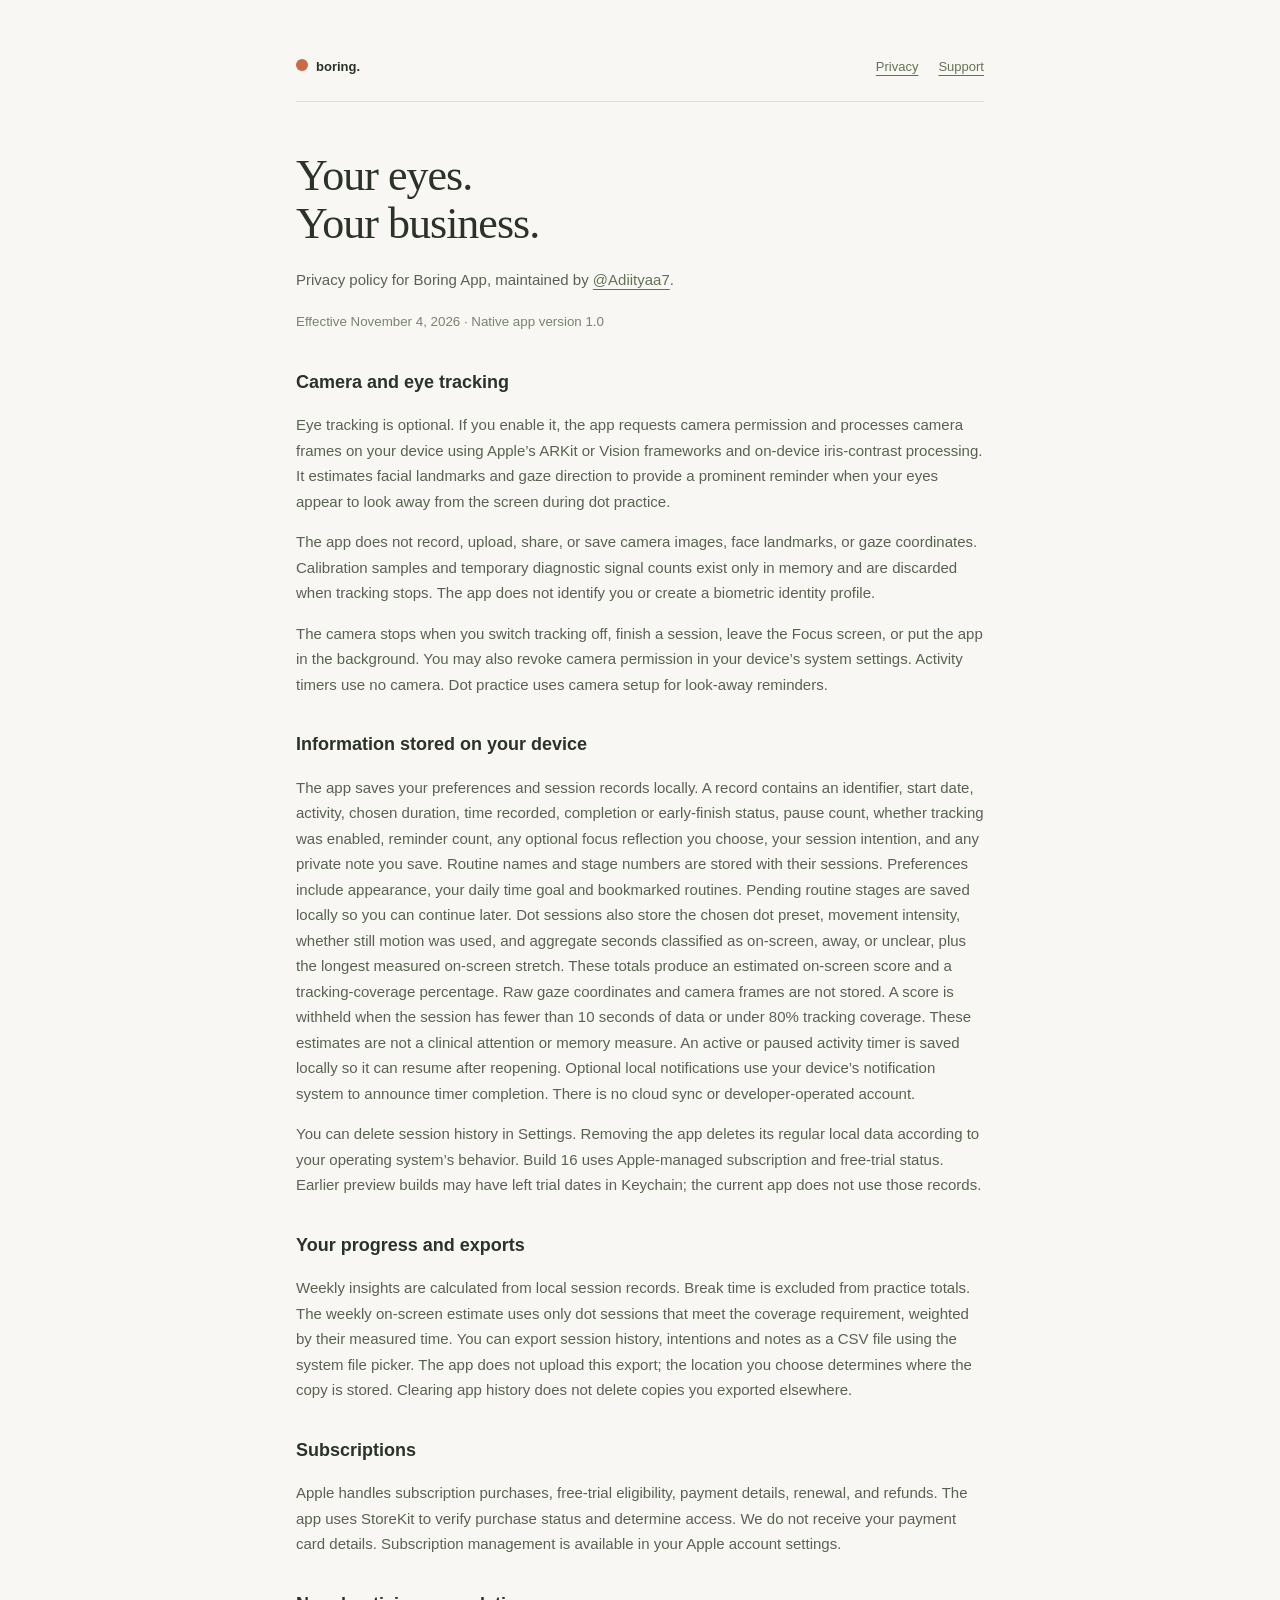
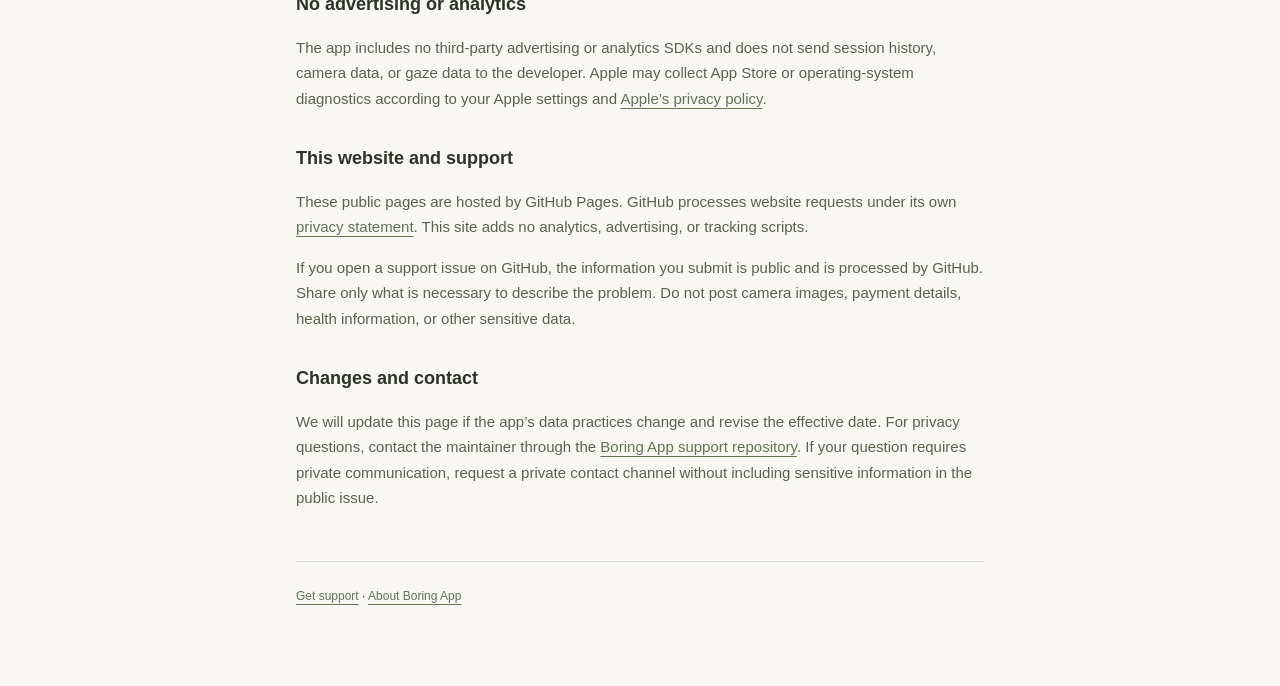
==== commit 581f5b57: "Document $9.99 annual membership and Apple three-day trial" ====
--- a/privacy.html
+++ b/privacy.html
@@ -1 +1 @@
-<!doctype html><html lang="en"><head><meta charset="utf-8"><meta name="viewport" content="width=device-width,initial-scale=1"><title>Boring App — Privacy policy</title><link rel="stylesheet" href="style.css"></head><body><nav><a class="brand" href="index.html">boring.</a><a href="privacy.html" aria-current="page">Privacy</a><a href="support.html">Support</a></nav><h1>Your eyes.<br>Your business.</h1><p>Privacy policy for Boring App, maintained by <a href="https://github.com/Adiityaa7">@Adiityaa7</a>.</p><small>Effective November 3, 2026 · Native app version 1.0</small><h2>Camera and eye tracking</h2><p>Eye tracking is optional. If you enable it, the app requests camera permission and processes camera frames on your device using Apple’s ARKit or Vision frameworks and on-device iris-contrast processing. It estimates facial landmarks and gaze direction to provide a prominent reminder when your eyes appear to look away from the screen during dot practice.</p><p>The app does not record, upload, share, or save camera images, face landmarks, or gaze coordinates. Calibration samples exist only in memory and are discarded when tracking stops. The app does not identify you or create a biometric identity profile.</p><p>The camera stops when you switch tracking off, finish a session, leave the Focus screen, or put the app in the background. You may also revoke camera permission in your device’s system settings. Activity timers use no camera. Dot practice uses camera setup for look-away reminders.</p><h2>Information stored on your device</h2><p>The app saves your preferences and session records locally. A record contains an identifier, start date, activity, chosen duration, time recorded, completion or early-finish status, pause count, whether tracking was enabled, reminder count, any optional focus reflection you choose, your session intention, and any private note you save. Routine names and stage numbers are stored with their sessions. Preferences include your daily time goal and bookmarked routines. Pending routine stages are saved locally so you can continue later. Dot sessions also store the chosen dot preset, movement intensity, whether still motion was used, and aggregate seconds classified as on-screen, away, or unclear, plus the longest measured on-screen stretch. These totals produce an estimated on-screen score and a tracking-coverage percentage. Raw gaze coordinates and camera frames are not stored. A score is withheld when the session has fewer than 10 seconds of data or under 80% tracking coverage. These estimates are not a clinical attention or memory measure. An active or paused activity timer is saved locally so it can resume after reopening. Optional local notifications use your device’s notification system to announce timer completion. There is no cloud sync or developer-operated account.</p><p>You can delete session history in Settings. Removing the app deletes its regular local data according to your operating system’s behavior. Free-access start and last-used dates are stored separately in the device Keychain to manage the 24-hour free period. Keychain records may remain after reinstalling and are not removed by clearing practice history.</p><h2>Your progress and exports</h2><p>Weekly insights are calculated from local session records. Break time is excluded from practice totals. The weekly on-screen estimate uses only dot sessions that meet the coverage requirement, weighted by their measured time. You can export session history, intentions and notes as a CSV file using the system file picker. The app does not upload this export; the location you choose determines where the copy is stored. Clearing app history does not delete copies you exported elsewhere.</p><h2>Subscriptions</h2><p>Apple handles subscription purchases, payment details, renewal, and refunds. The app uses StoreKit to verify purchase status and determine access. We do not receive your payment card details. Subscription management is available in your Apple account settings.</p><h2>No advertising or analytics</h2><p>The app includes no third-party advertising or analytics SDKs and does not send session history, camera data, or gaze data to the developer. Apple may collect App Store or operating-system diagnostics according to your Apple settings and <a href="https://www.apple.com/legal/privacy/">Apple’s privacy policy</a>.</p><h2>This website and support</h2><p>These public pages are hosted by GitHub Pages. GitHub processes website requests under its own <a href="https://docs.github.com/en/site-policy/privacy-policies/github-general-privacy-statement">privacy statement</a>. This site adds no analytics, advertising, or tracking scripts.</p><p>If you open a support issue on GitHub, the information you submit is public and is processed by GitHub. Share only what is necessary to describe the problem. Do not post camera images, payment details, health information, or other sensitive data.</p><h2>Changes and contact</h2><p>We will update this page if the app’s data practices change and revise the effective date. For privacy questions, contact the maintainer through the <a href="https://github.com/Adiityaa7/boring-app-support/issues/new">Boring App support repository</a>. If your question requires private communication, request a private contact channel without including sensitive information in the public issue.</p><footer><a href="support.html">Get support</a> · <a href="index.html">About Boring App</a></footer></body></html>
+<!doctype html><html lang="en"><head><meta charset="utf-8"><meta name="viewport" content="width=device-width,initial-scale=1"><title>Boring App — Privacy policy</title><link rel="stylesheet" href="style.css"></head><body><nav><a class="brand" href="index.html">boring.</a><a href="privacy.html" aria-current="page">Privacy</a><a href="support.html">Support</a></nav><h1>Your eyes.<br>Your business.</h1><p>Privacy policy for Boring App, maintained by <a href="https://github.com/Adiityaa7">@Adiityaa7</a>.</p><small>Effective November 4, 2026 · Native app version 1.0</small><h2>Camera and eye tracking</h2><p>Eye tracking is optional. If you enable it, the app requests camera permission and processes camera frames on your device using Apple’s ARKit or Vision frameworks and on-device iris-contrast processing. It estimates facial landmarks and gaze direction to provide a prominent reminder when your eyes appear to look away from the screen during dot practice.</p><p>The app does not record, upload, share, or save camera images, face landmarks, or gaze coordinates. Calibration samples and temporary diagnostic signal counts exist only in memory and are discarded when tracking stops. The app does not identify you or create a biometric identity profile.</p><p>The camera stops when you switch tracking off, finish a session, leave the Focus screen, or put the app in the background. You may also revoke camera permission in your device’s system settings. Activity timers use no camera. Dot practice uses camera setup for look-away reminders.</p><h2>Information stored on your device</h2><p>The app saves your preferences and session records locally. A record contains an identifier, start date, activity, chosen duration, time recorded, completion or early-finish status, pause count, whether tracking was enabled, reminder count, any optional focus reflection you choose, your session intention, and any private note you save. Routine names and stage numbers are stored with their sessions. Preferences include appearance, your daily time goal and bookmarked routines. Pending routine stages are saved locally so you can continue later. Dot sessions also store the chosen dot preset, movement intensity, whether still motion was used, and aggregate seconds classified as on-screen, away, or unclear, plus the longest measured on-screen stretch. These totals produce an estimated on-screen score and a tracking-coverage percentage. Raw gaze coordinates and camera frames are not stored. A score is withheld when the session has fewer than 10 seconds of data or under 80% tracking coverage. These estimates are not a clinical attention or memory measure. An active or paused activity timer is saved locally so it can resume after reopening. Optional local notifications use your device’s notification system to announce timer completion. There is no cloud sync or developer-operated account.</p><p>You can delete session history in Settings. Removing the app deletes its regular local data according to your operating system’s behavior. Build 16 uses Apple-managed subscription and free-trial status. Earlier preview builds may have left trial dates in Keychain; the current app does not use those records.</p><h2>Your progress and exports</h2><p>Weekly insights are calculated from local session records. Break time is excluded from practice totals. The weekly on-screen estimate uses only dot sessions that meet the coverage requirement, weighted by their measured time. You can export session history, intentions and notes as a CSV file using the system file picker. The app does not upload this export; the location you choose determines where the copy is stored. Clearing app history does not delete copies you exported elsewhere.</p><h2>Subscriptions</h2><p>Apple handles subscription purchases, free-trial eligibility, payment details, renewal, and refunds. The app uses StoreKit to verify purchase status and determine access. We do not receive your payment card details. Subscription management is available in your Apple account settings.</p><h2>No advertising or analytics</h2><p>The app includes no third-party advertising or analytics SDKs and does not send session history, camera data, or gaze data to the developer. Apple may collect App Store or operating-system diagnostics according to your Apple settings and <a href="https://www.apple.com/legal/privacy/">Apple’s privacy policy</a>.</p><h2>This website and support</h2><p>These public pages are hosted by GitHub Pages. GitHub processes website requests under its own <a href="https://docs.github.com/en/site-policy/privacy-policies/github-general-privacy-statement">privacy statement</a>. This site adds no analytics, advertising, or tracking scripts.</p><p>If you open a support issue on GitHub, the information you submit is public and is processed by GitHub. Share only what is necessary to describe the problem. Do not post camera images, payment details, health information, or other sensitive data.</p><h2>Changes and contact</h2><p>We will update this page if the app’s data practices change and revise the effective date. For privacy questions, contact the maintainer through the <a href="https://github.com/Adiityaa7/boring-app-support/issues/new">Boring App support repository</a>. If your question requires private communication, request a private contact channel without including sensitive information in the public issue.</p><footer><a href="support.html">Get support</a> · <a href="index.html">About Boring App</a></footer></body></html>
